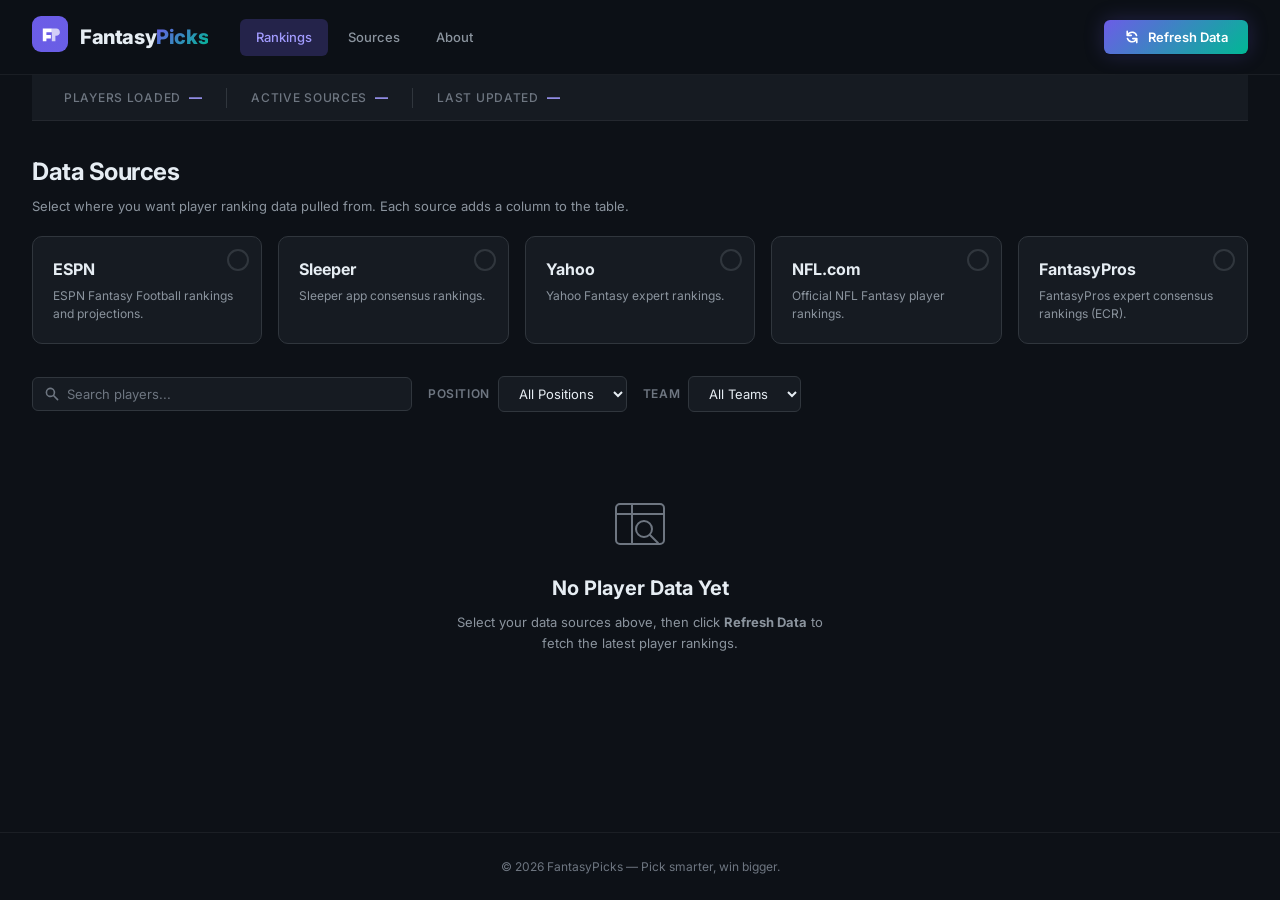
==== fantasy-picks/src/main/resources/static/index.html @ 0853a2d7 "Static version of the frontend is setup and viewable" ====
<!DOCTYPE html>
<html lang="en">
<head>
    <meta charset="UTF-8">
    <meta name="viewport" content="width=device-width, initial-scale=1.0">
    <meta name="description" content="FantasyPicks - Aggregate fantasy football player rankings from multiple sources to make the best draft picks.">
    <title>FantasyPicks | Fantasy Football Rankings Aggregator</title>
    <link rel="preconnect" href="https://fonts.googleapis.com">
    <link rel="preconnect" href="https://fonts.gstatic.com" crossorigin>
    <link href="https://fonts.googleapis.com/css2?family=Inter:wght@300;400;500;600;700;800;900&display=swap" rel="stylesheet">
    <link rel="stylesheet" href="css/style.css">
</head>
<body>

    <!-- ═══════════════════════════════════════════ -->
    <!-- HEADER / NAVIGATION                        -->
    <!-- ═══════════════════════════════════════════ -->
    <header id="main-header">
        <div class="header-inner">
            <div class="logo-group">
                <div class="logo-icon">
                    <svg viewBox="0 0 40 40" fill="none" xmlns="http://www.w3.org/2000/svg">
                        <rect width="40" height="40" rx="10" fill="url(#logo-grad)"/>
                        <path d="M12 28V14h10v4h-6v3h5v4h-5v3H12z" fill="#fff"/>
                        <path d="M22 14h5c2.2 0 4 1.8 4 4s-1.8 4-4 4h-1v6h-4V14z" fill="rgba(255,255,255,.7)"/>
                        <defs>
                            <linearGradient id="logo-grad" x1="0" y1="0" x2="40" y2="40">
                                <stop stop-color="#6C5CE7"/>
                                <stop offset="1" stop-color="#00B894"/>
                            </linearGradient>
                        </defs>
                    </svg>
                </div>
                <h1 class="logo-text">Fantasy<span class="logo-accent">Picks</span></h1>
            </div>
            <nav id="main-nav">
                <a href="#" class="nav-link active" data-section="rankings">Rankings</a>
                <a href="#" class="nav-link" data-section="sources">Sources</a>
                <a href="#" class="nav-link" data-section="about">About</a>
            </nav>
            <div class="header-actions">
                <button id="btn-refresh-data" class="btn btn-primary" title="Refresh player data from selected sources">
                    <svg class="btn-icon" viewBox="0 0 20 20" fill="currentColor"><path d="M4 2a1 1 0 011 1v2.101a7.002 7.002 0 0111.601 2.566 1 1 0 11-1.885.666A5.002 5.002 0 005.999 7H9a1 1 0 010 2H4a1 1 0 01-1-1V3a1 1 0 011-1zm.008 9.057a1 1 0 011.276.61A5.002 5.002 0 0014.001 13H11a1 1 0 110-2h5a1 1 0 011 1v5a1 1 0 11-2 0v-2.101a7.002 7.002 0 01-11.601-2.566 1 1 0 01.61-1.276z"/></svg>
                    Refresh Data
                </button>
            </div>
        </div>
    </header>

    <!-- ═══════════════════════════════════════════ -->
    <!-- MAIN CONTENT                               -->
    <!-- ═══════════════════════════════════════════ -->
    <main id="main-content">

        <!-- STATUS BAR -->
        <section id="status-bar">
            <div class="status-inner">
                <div class="status-item">
                    <span class="status-label">Players Loaded</span>
                    <span id="stat-player-count" class="status-value">—</span>
                </div>
                <div class="status-divider"></div>
                <div class="status-item">
                    <span class="status-label">Active Sources</span>
                    <span id="stat-source-count" class="status-value">—</span>
                </div>
                <div class="status-divider"></div>
                <div class="status-item">
                    <span class="status-label">Last Updated</span>
                    <span id="stat-last-updated" class="status-value">—</span>
                </div>
            </div>
        </section>

        <!-- ═══════════════════════════════════════ -->
        <!-- SECTION: DATA SOURCE SELECTION          -->
        <!-- ═══════════════════════════════════════ -->
        <section id="section-sources" class="content-section">
            <div class="section-header">
                <h2 class="section-title">Data Sources</h2>
                <p class="section-subtitle">Select where you want player ranking data pulled from. Each source adds a column to the table.</p>
            </div>
            <div id="source-cards" class="source-grid">
                <!-- Source cards are populated by JS -->
            </div>
        </section>

        <!-- ═══════════════════════════════════════ -->
        <!-- SECTION: FILTERS & SEARCH               -->
        <!-- ═══════════════════════════════════════ -->
        <section id="section-filters" class="content-section">
            <div class="filters-bar">
                <div class="search-box">
                    <svg class="search-icon" viewBox="0 0 20 20" fill="currentColor"><path fill-rule="evenodd" d="M8 4a4 4 0 100 8 4 4 0 000-8zM2 8a6 6 0 1110.89 3.476l4.817 4.817a1 1 0 01-1.414 1.414l-4.816-4.816A6 6 0 012 8z" clip-rule="evenodd"/></svg>
                    <input type="text" id="input-search" placeholder="Search players..." autocomplete="off">
                </div>
                <div class="filter-group">
                    <label for="filter-position" class="filter-label">Position</label>
                    <select id="filter-position" class="filter-select">
                        <option value="ALL">All Positions</option>
                        <option value="QB">QB</option>
                        <option value="RB">RB</option>
                        <option value="WR">WR</option>
                        <option value="TE">TE</option>
                        <option value="K">K</option>
                        <option value="DEF">DEF</option>
                    </select>
                </div>
                <div class="filter-group">
                    <label for="filter-team" class="filter-label">Team</label>
                    <select id="filter-team" class="filter-select">
                        <option value="ALL">All Teams</option>
                        <!-- Populated by JS -->
                    </select>
                </div>
            </div>
        </section>

        <!-- ═══════════════════════════════════════ -->
        <!-- SECTION: PLAYER RANKINGS TABLE          -->
        <!-- ═══════════════════════════════════════ -->
        <section id="section-rankings" class="content-section">
            <div class="table-wrapper">
                <table id="rankings-table">
                    <thead>
                        <tr id="table-header-row">
                            <th class="col-rank" data-sort="overallRank">Rank</th>
                            <th class="col-player" data-sort="name">Player</th>
                            <th class="col-pos" data-sort="position">Pos</th>
                            <th class="col-team" data-sort="team">Team</th>
                            <!-- Source-specific ranking columns are injected by JS -->
                            <th class="col-overall" data-sort="overallRank">Overall</th>
                        </tr>
                    </thead>
                    <tbody id="rankings-body">
                        <!-- Rows populated by JS -->
                    </tbody>
                </table>
            </div>

            <!-- EMPTY / LOADING STATES -->
            <div id="state-loading" class="state-panel hidden">
                <div class="spinner"></div>
                <p>Fetching player data…</p>
            </div>
            <div id="state-empty" class="state-panel">
                <svg class="empty-icon" viewBox="0 0 64 64" fill="none" xmlns="http://www.w3.org/2000/svg">
                    <rect x="8" y="12" width="48" height="40" rx="4" stroke="currentColor" stroke-width="2"/>
                    <line x1="8" y1="22" x2="56" y2="22" stroke="currentColor" stroke-width="2"/>
                    <line x1="24" y1="12" x2="24" y2="52" stroke="currentColor" stroke-width="2"/>
                    <circle cx="36" cy="37" r="8" stroke="currentColor" stroke-width="2"/>
                    <line x1="42" y1="43" x2="50" y2="51" stroke="currentColor" stroke-width="2" stroke-linecap="round"/>
                </svg>
                <h3>No Player Data Yet</h3>
                <p>Select your data sources above, then click <strong>Refresh Data</strong> to fetch the latest player rankings.</p>
            </div>
            <div id="state-error" class="state-panel hidden">
                <svg class="error-icon" viewBox="0 0 64 64" fill="none" xmlns="http://www.w3.org/2000/svg">
                    <circle cx="32" cy="32" r="24" stroke="currentColor" stroke-width="2"/>
                    <line x1="32" y1="20" x2="32" y2="36" stroke="currentColor" stroke-width="3" stroke-linecap="round"/>
                    <circle cx="32" cy="44" r="2" fill="currentColor"/>
                </svg>
                <h3>Something Went Wrong</h3>
                <p id="error-message">Could not load player data. Please try again.</p>
            </div>
        </section>

    </main>

    <!-- ═══════════════════════════════════════════ -->
    <!-- FOOTER                                     -->
    <!-- ═══════════════════════════════════════════ -->
    <footer id="main-footer">
        <p>&copy; 2026 FantasyPicks &mdash; Pick smarter, win bigger.</p>
    </footer>

    <!-- ═══════════════════════════════════════════ -->
    <!-- TOAST NOTIFICATION                         -->
    <!-- ═══════════════════════════════════════════ -->
    <div id="toast-container"></div>

    <script src="js/app.js"></script>
</body>
</html>
---- fantasy-picks/src/main/resources/static/css/style.css ----
/* ═══════════════════════════════════════════════════════
   FantasyPicks — Base Stylesheet
   A clean, modern dark-mode design for the HTML frontend.
   ═══════════════════════════════════════════════════════ */

/* ── DESIGN TOKENS ─────────────────────────────────── */
:root {
    /* Palette */
    --clr-bg:             #0d1117;
    --clr-surface:        #161b22;
    --clr-surface-hover:  #1c2230;
    --clr-surface-raised: #1e2533;
    --clr-border:         #30363d;
    --clr-border-subtle:  rgba(255, 255, 255, .06);

    --clr-text-primary:   #e6edf3;
    --clr-text-secondary: #8b949e;
    --clr-text-muted:     #6e7681;

    --clr-accent:         #6C5CE7;
    --clr-accent-light:   #a29bfe;
    --clr-accent-glow:    rgba(108, 92, 231, .25);

    --clr-green:          #00B894;
    --clr-green-glow:     rgba(0, 184, 148, .2);
    --clr-red:            #e74c3c;
    --clr-yellow:         #fdcb6e;

    /* Gradients */
    --grad-accent:        linear-gradient(135deg, #6C5CE7, #00B894);
    --grad-surface:       linear-gradient(180deg, var(--clr-surface) 0%, var(--clr-bg) 100%);

    /* Typography */
    --ff-base:            'Inter', -apple-system, BlinkMacSystemFont, 'Segoe UI', Roboto, sans-serif;
    --fs-xs:              .75rem;
    --fs-sm:              .8125rem;
    --fs-base:            .875rem;
    --fs-md:              1rem;
    --fs-lg:              1.25rem;
    --fs-xl:              1.5rem;
    --fs-2xl:             2rem;

    /* Spacing */
    --sp-1:               .25rem;
    --sp-2:               .5rem;
    --sp-3:               .75rem;
    --sp-4:               1rem;
    --sp-5:               1.25rem;
    --sp-6:               1.5rem;
    --sp-8:               2rem;
    --sp-10:              2.5rem;
    --sp-12:              3rem;

    /* Borders */
    --radius-sm:          6px;
    --radius-md:          10px;
    --radius-lg:          14px;
    --radius-xl:          20px;

    /* Shadows */
    --shadow-sm:          0 1px 3px rgba(0,0,0,.3);
    --shadow-md:          0 4px 12px rgba(0,0,0,.4);
    --shadow-lg:          0 8px 30px rgba(0,0,0,.5);
    --shadow-glow:        0 0 20px var(--clr-accent-glow);

    /* Transitions */
    --ease-out:           cubic-bezier(.22, 1, .36, 1);
    --transition-fast:    150ms var(--ease-out);
    --transition-base:    250ms var(--ease-out);
    --transition-slow:    400ms var(--ease-out);
}

/* ── RESET & BASE ──────────────────────────────────── */
*, *::before, *::after {
    margin: 0;
    padding: 0;
    box-sizing: border-box;
}

html {
    font-size: 16px;
    scroll-behavior: smooth;
    -webkit-font-smoothing: antialiased;
    -moz-osx-font-smoothing: grayscale;
}

body {
    font-family: var(--ff-base);
    font-size: var(--fs-base);
    color: var(--clr-text-primary);
    background-color: var(--clr-bg);
    line-height: 1.6;
    min-height: 100vh;
    display: flex;
    flex-direction: column;
}

a {
    color: var(--clr-accent-light);
    text-decoration: none;
    transition: color var(--transition-fast);
}
a:hover { color: #fff; }

img { max-width: 100%; display: block; }

/* ── UTILITY ───────────────────────────────────────── */
.hidden { display: none !important; }
.sr-only {
    position: absolute; width: 1px; height: 1px;
    padding: 0; margin: -1px; overflow: hidden;
    clip: rect(0,0,0,0); border: 0;
}

/* ═══════════════════════════════════════════════════════
   HEADER
   ═══════════════════════════════════════════════════════ */
#main-header {
    position: sticky;
    top: 0;
    z-index: 100;
    background: rgba(13, 17, 23, .85);
    backdrop-filter: blur(16px) saturate(1.4);
    -webkit-backdrop-filter: blur(16px) saturate(1.4);
    border-bottom: 1px solid var(--clr-border-subtle);
}

.header-inner {
    max-width: 1400px;
    margin: 0 auto;
    padding: var(--sp-4) var(--sp-8);
    display: flex;
    align-items: center;
    gap: var(--sp-8);
}

/* Logo */
.logo-group {
    display: flex;
    align-items: center;
    gap: var(--sp-3);
    flex-shrink: 0;
}

.logo-icon svg {
    width: 36px;
    height: 36px;
    border-radius: var(--radius-sm);
}

.logo-text {
    font-size: var(--fs-lg);
    font-weight: 800;
    letter-spacing: -.02em;
    color: var(--clr-text-primary);
}

.logo-accent {
    background: var(--grad-accent);
    -webkit-background-clip: text;
    background-clip: text;
    -webkit-text-fill-color: transparent;
}

/* Nav */
#main-nav {
    display: flex;
    gap: var(--sp-1);
}

.nav-link {
    padding: var(--sp-2) var(--sp-4);
    border-radius: var(--radius-sm);
    font-size: var(--fs-sm);
    font-weight: 500;
    color: var(--clr-text-secondary);
    transition: all var(--transition-fast);
}

.nav-link:hover {
    color: var(--clr-text-primary);
    background: var(--clr-surface-hover);
}

.nav-link.active {
    color: var(--clr-accent-light);
    background: var(--clr-accent-glow);
}

/* Header actions */
.header-actions {
    margin-left: auto;
}

/* ═══════════════════════════════════════════════════════
   BUTTONS
   ═══════════════════════════════════════════════════════ */
.btn {
    display: inline-flex;
    align-items: center;
    gap: var(--sp-2);
    padding: var(--sp-2) var(--sp-5);
    border: none;
    border-radius: var(--radius-sm);
    font-family: var(--ff-base);
    font-size: var(--fs-sm);
    font-weight: 600;
    cursor: pointer;
    transition: all var(--transition-fast);
    line-height: 1.4;
    white-space: nowrap;
}

.btn-icon {
    width: 16px;
    height: 16px;
}

.btn-primary {
    background: var(--grad-accent);
    color: #fff;
    box-shadow: var(--shadow-sm), var(--shadow-glow);
}

.btn-primary:hover {
    transform: translateY(-1px);
    box-shadow: var(--shadow-md), 0 0 30px var(--clr-accent-glow);
}

.btn-primary:active {
    transform: translateY(0);
}

.btn-primary:disabled {
    opacity: .5;
    pointer-events: none;
}

.btn-secondary {
    background: var(--clr-surface);
    color: var(--clr-text-primary);
    border: 1px solid var(--clr-border);
}

.btn-secondary:hover {
    background: var(--clr-surface-hover);
    border-color: var(--clr-accent);
}

/* Spinning refresh icon state */
.btn-primary.loading .btn-icon {
    animation: spin 1s linear infinite;
}

@keyframes spin {
    to { transform: rotate(360deg); }
}

/* ═══════════════════════════════════════════════════════
   STATUS BAR
   ═══════════════════════════════════════════════════════ */
#status-bar {
    background: var(--clr-surface);
    border-bottom: 1px solid var(--clr-border-subtle);
}

.status-inner {
    max-width: 1400px;
    margin: 0 auto;
    padding: var(--sp-3) var(--sp-8);
    display: flex;
    align-items: center;
    gap: var(--sp-6);
}

.status-item {
    display: flex;
    align-items: center;
    gap: var(--sp-2);
}

.status-label {
    font-size: var(--fs-xs);
    font-weight: 500;
    text-transform: uppercase;
    letter-spacing: .06em;
    color: var(--clr-text-muted);
}

.status-value {
    font-size: var(--fs-sm);
    font-weight: 700;
    color: var(--clr-accent-light);
}

.status-divider {
    width: 1px;
    height: 20px;
    background: var(--clr-border);
}

/* ═══════════════════════════════════════════════════════
   MAIN CONTENT
   ═══════════════════════════════════════════════════════ */
#main-content {
    flex: 1;
    max-width: 1400px;
    width: 100%;
    margin: 0 auto;
    padding: 0 var(--sp-8);
}

.content-section {
    margin-top: var(--sp-8);
}

.section-header {
    margin-bottom: var(--sp-5);
}

.section-title {
    font-size: var(--fs-xl);
    font-weight: 700;
    letter-spacing: -.02em;
}

.section-subtitle {
    margin-top: var(--sp-1);
    color: var(--clr-text-secondary);
    font-size: var(--fs-sm);
}

/* ═══════════════════════════════════════════════════════
   SOURCE CARDS
   ═══════════════════════════════════════════════════════ */
.source-grid {
    display: grid;
    grid-template-columns: repeat(auto-fill, minmax(220px, 1fr));
    gap: var(--sp-4);
}

.source-card {
    position: relative;
    background: var(--clr-surface);
    border: 1px solid var(--clr-border);
    border-radius: var(--radius-md);
    padding: var(--sp-5);
    cursor: pointer;
    transition: all var(--transition-base);
    user-select: none;
    overflow: hidden;
}

.source-card::before {
    content: '';
    position: absolute;
    inset: 0;
    border-radius: inherit;
    background: var(--grad-accent);
    opacity: 0;
    transition: opacity var(--transition-base);
    z-index: 0;
}

.source-card:hover {
    border-color: var(--clr-accent);
    transform: translateY(-2px);
    box-shadow: var(--shadow-md);
}

.source-card.selected {
    border-color: var(--clr-accent);
    box-shadow: var(--shadow-glow);
}

.source-card.selected::before {
    opacity: .08;
}

.source-card-content {
    position: relative;
    z-index: 1;
}

.source-card-name {
    font-size: var(--fs-md);
    font-weight: 700;
    margin-bottom: var(--sp-1);
}

.source-card-desc {
    font-size: var(--fs-xs);
    color: var(--clr-text-secondary);
    line-height: 1.5;
}

.source-card-check {
    position: absolute;
    top: var(--sp-3);
    right: var(--sp-3);
    width: 22px;
    height: 22px;
    border-radius: 50%;
    border: 2px solid var(--clr-border);
    background: transparent;
    display: flex;
    align-items: center;
    justify-content: center;
    transition: all var(--transition-fast);
    z-index: 1;
}

.source-card.selected .source-card-check {
    border-color: var(--clr-green);
    background: var(--clr-green);
}

.source-card-check svg {
    width: 12px;
    height: 12px;
    fill: #fff;
    opacity: 0;
    transition: opacity var(--transition-fast);
}

.source-card.selected .source-card-check svg {
    opacity: 1;
}

/* ═══════════════════════════════════════════════════════
   FILTERS BAR
   ═══════════════════════════════════════════════════════ */
.filters-bar {
    display: flex;
    align-items: center;
    gap: var(--sp-4);
    flex-wrap: wrap;
}

.search-box {
    position: relative;
    flex: 1;
    min-width: 200px;
    max-width: 380px;
}

.search-icon {
    position: absolute;
    left: var(--sp-3);
    top: 50%;
    transform: translateY(-50%);
    width: 16px;
    height: 16px;
    color: var(--clr-text-muted);
    pointer-events: none;
}

#input-search {
    width: 100%;
    padding: var(--sp-2) var(--sp-4) var(--sp-2) calc(var(--sp-3) + 22px);
    border: 1px solid var(--clr-border);
    border-radius: var(--radius-sm);
    background: var(--clr-surface);
    color: var(--clr-text-primary);
    font-family: var(--ff-base);
    font-size: var(--fs-sm);
    transition: border-color var(--transition-fast), box-shadow var(--transition-fast);
    outline: none;
}

#input-search::placeholder {
    color: var(--clr-text-muted);
}

#input-search:focus {
    border-color: var(--clr-accent);
    box-shadow: 0 0 0 3px var(--clr-accent-glow);
}

.filter-group {
    display: flex;
    align-items: center;
    gap: var(--sp-2);
}

.filter-label {
    font-size: var(--fs-xs);
    font-weight: 600;
    text-transform: uppercase;
    letter-spacing: .05em;
    color: var(--clr-text-muted);
}

.filter-select {
    padding: var(--sp-2) var(--sp-4);
    border: 1px solid var(--clr-border);
    border-radius: var(--radius-sm);
    background: var(--clr-surface);
    color: var(--clr-text-primary);
    font-family: var(--ff-base);
    font-size: var(--fs-sm);
    outline: none;
    cursor: pointer;
    transition: border-color var(--transition-fast);
}

.filter-select:focus {
    border-color: var(--clr-accent);
}

/* ═══════════════════════════════════════════════════════
   RANKINGS TABLE
   ═══════════════════════════════════════════════════════ */
.table-wrapper {
    overflow-x: auto;
    border: 1px solid var(--clr-border);
    border-radius: var(--radius-md);
    background: var(--clr-surface);
}

#rankings-table {
    width: 100%;
    border-collapse: collapse;
    font-size: var(--fs-sm);
}

#rankings-table thead {
    position: sticky;
    top: 0;
    z-index: 2;
}

#rankings-table th {
    padding: var(--sp-3) var(--sp-4);
    text-align: left;
    font-weight: 600;
    font-size: var(--fs-xs);
    text-transform: uppercase;
    letter-spacing: .06em;
    color: var(--clr-text-muted);
    background: var(--clr-surface-raised);
    border-bottom: 1px solid var(--clr-border);
    cursor: pointer;
    white-space: nowrap;
    user-select: none;
    transition: color var(--transition-fast);
}

#rankings-table th:hover {
    color: var(--clr-text-primary);
}

#rankings-table th.sort-asc::after,
#rankings-table th.sort-desc::after {
    margin-left: 4px;
    font-size: .65rem;
}

#rankings-table th.sort-asc::after { content: '▲'; color: var(--clr-accent-light); }
#rankings-table th.sort-desc::after { content: '▼'; color: var(--clr-accent-light); }

#rankings-table td {
    padding: var(--sp-3) var(--sp-4);
    border-bottom: 1px solid var(--clr-border-subtle);
    white-space: nowrap;
    vertical-align: middle;
}

#rankings-table tbody tr {
    transition: background var(--transition-fast);
}

#rankings-table tbody tr:hover {
    background: var(--clr-surface-hover);
}

/* Column widths */
.col-rank    { width: 60px; text-align: center; }
.col-player  { min-width: 180px; }
.col-pos     { width: 60px; text-align: center; }
.col-team    { width: 80px; text-align: center; }
.col-overall { width: 80px; text-align: center; }
.col-source  { width: 90px; text-align: center; }

/* Position badges */
.badge-pos {
    display: inline-block;
    padding: 2px 8px;
    border-radius: 999px;
    font-size: var(--fs-xs);
    font-weight: 700;
    text-transform: uppercase;
    letter-spacing: .04em;
}

.badge-pos.QB  { background: rgba(108, 92, 231, .2); color: #a29bfe; }
.badge-pos.RB  { background: rgba(0, 184, 148, .2);  color: #55efc4; }
.badge-pos.WR  { background: rgba(253, 203, 110, .2); color: #fdcb6e; }
.badge-pos.TE  { background: rgba(232, 67, 147, .2);  color: #fd79a8; }
.badge-pos.K   { background: rgba(116, 185, 255, .2); color: #74b9ff; }
.badge-pos.DEF { background: rgba(162, 155, 254, .2); color: #a29bfe; }

/* Overall rank highlight */
.rank-cell {
    font-weight: 800;
    font-size: var(--fs-md);
    text-align: center;
    background: var(--grad-accent);
    -webkit-background-clip: text;
    background-clip: text;
    -webkit-text-fill-color: transparent;
}

.team-cell {
    font-weight: 600;
    color: var(--clr-text-secondary);
    text-align: center;
}

.source-rank-cell {
    text-align: center;
    font-weight: 600;
    color: var(--clr-text-secondary);
}

/* ═══════════════════════════════════════════════════════
   STATE PANELS (Loading / Empty / Error)
   ═══════════════════════════════════════════════════════ */
.state-panel {
    display: flex;
    flex-direction: column;
    align-items: center;
    justify-content: center;
    padding: var(--sp-12) var(--sp-8);
    text-align: center;
    color: var(--clr-text-secondary);
}

.state-panel h3 {
    font-size: var(--fs-lg);
    font-weight: 700;
    color: var(--clr-text-primary);
    margin-top: var(--sp-4);
}

.state-panel p {
    margin-top: var(--sp-2);
    max-width: 400px;
    line-height: 1.6;
    font-size: var(--fs-sm);
}

.empty-icon, .error-icon {
    width: 64px;
    height: 64px;
    color: var(--clr-text-muted);
}

.error-icon {
    color: var(--clr-red);
}

/* Spinner */
.spinner {
    width: 40px;
    height: 40px;
    border: 3px solid var(--clr-border);
    border-top-color: var(--clr-accent);
    border-radius: 50%;
    animation: spin .8s linear infinite;
}

/* ═══════════════════════════════════════════════════════
   FOOTER
   ═══════════════════════════════════════════════════════ */
#main-footer {
    margin-top: var(--sp-12);
    padding: var(--sp-6) var(--sp-8);
    text-align: center;
    font-size: var(--fs-xs);
    color: var(--clr-text-muted);
    border-top: 1px solid var(--clr-border-subtle);
}

/* ═══════════════════════════════════════════════════════
   TOAST NOTIFICATIONS
   ═══════════════════════════════════════════════════════ */
#toast-container {
    position: fixed;
    bottom: var(--sp-6);
    right: var(--sp-6);
    display: flex;
    flex-direction: column-reverse;
    gap: var(--sp-3);
    z-index: 9999;
    pointer-events: none;
}

.toast {
    min-width: 280px;
    max-width: 400px;
    padding: var(--sp-3) var(--sp-5);
    border-radius: var(--radius-md);
    font-size: var(--fs-sm);
    font-weight: 500;
    color: #fff;
    pointer-events: auto;
    animation: toast-in .4s var(--ease-out) forwards;
    box-shadow: var(--shadow-lg);
}

.toast.success { background: var(--clr-green); }
.toast.error   { background: var(--clr-red); }
.toast.info    { background: var(--clr-accent); }

.toast.fade-out {
    animation: toast-out .3s var(--ease-out) forwards;
}

@keyframes toast-in {
    from { opacity: 0; transform: translateY(16px) scale(.95); }
    to   { opacity: 1; transform: translateY(0) scale(1); }
}

@keyframes toast-out {
    from { opacity: 1; transform: translateY(0) scale(1); }
    to   { opacity: 0; transform: translateY(8px) scale(.95); }
}

/* ═══════════════════════════════════════════════════════
   RESPONSIVE
   ═══════════════════════════════════════════════════════ */
@media (max-width: 768px) {
    .header-inner {
        flex-wrap: wrap;
        padding: var(--sp-3) var(--sp-4);
        gap: var(--sp-3);
    }

    #main-nav {
        order: 3;
        width: 100%;
        justify-content: center;
    }

    .header-actions {
        margin-left: auto;
    }

    #main-content {
        padding: 0 var(--sp-4);
    }

    .status-inner {
        padding: var(--sp-3) var(--sp-4);
        gap: var(--sp-4);
        flex-wrap: wrap;
    }

    .source-grid {
        grid-template-columns: repeat(auto-fill, minmax(160px, 1fr));
    }

    .filters-bar {
        flex-direction: column;
        align-items: stretch;
    }

    .search-box {
        max-width: 100%;
    }

    .filter-group {
        width: 100%;
    }

    .filter-select {
        flex: 1;
    }
}
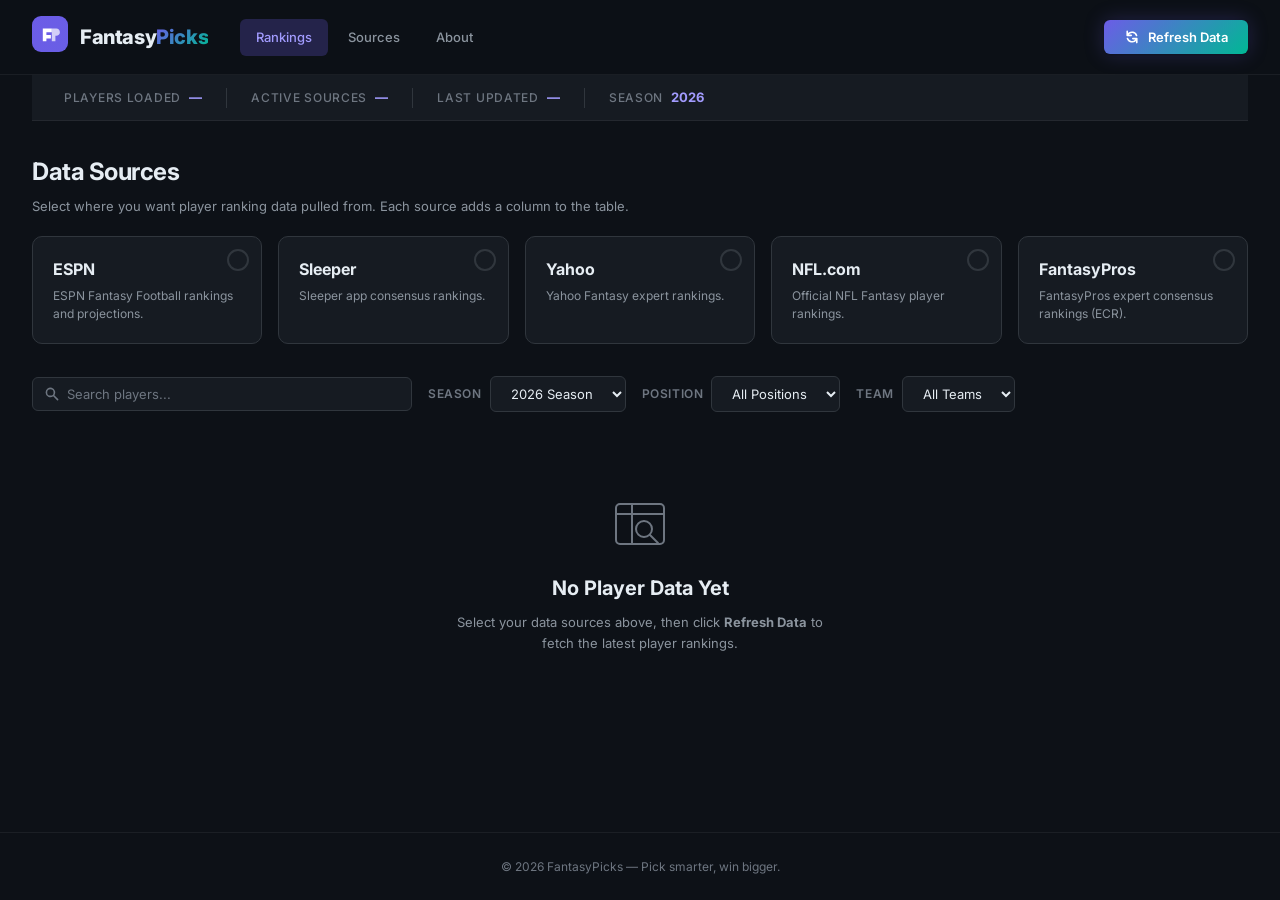
==== commit a6ca0b39: "added year/seasson selection feature, but rankings missing when using multiple sources persists." ====
--- a/fantasy-picks/src/main/resources/static/index.html
+++ b/fantasy-picks/src/main/resources/static/index.html
@@ -69,6 +69,11 @@
                     <span class="status-label">Last Updated</span>
                     <span id="stat-last-updated" class="status-value">—</span>
                 </div>
+                <div class="status-divider"></div>
+                <div class="status-item">
+                    <span class="status-label">Season</span>
+                    <span id="stat-season" class="status-value">—</span>
+                </div>
             </div>
         </section>
 
@@ -93,6 +98,12 @@
                 <div class="search-box">
                     <svg class="search-icon" viewBox="0 0 20 20" fill="currentColor"><path fill-rule="evenodd" d="M8 4a4 4 0 100 8 4 4 0 000-8zM2 8a6 6 0 1110.89 3.476l4.817 4.817a1 1 0 01-1.414 1.414l-4.816-4.816A6 6 0 012 8z" clip-rule="evenodd"/></svg>
                     <input type="text" id="input-search" placeholder="Search players..." autocomplete="off">
+                </div>
+                <div class="filter-group">
+                    <label for="filter-year" class="filter-label">Season</label>
+                    <select id="filter-year" class="filter-select">
+                        <!-- Populated by JS -->
+                    </select>
                 </div>
                 <div class="filter-group">
                     <label for="filter-position" class="filter-label">Position</label>
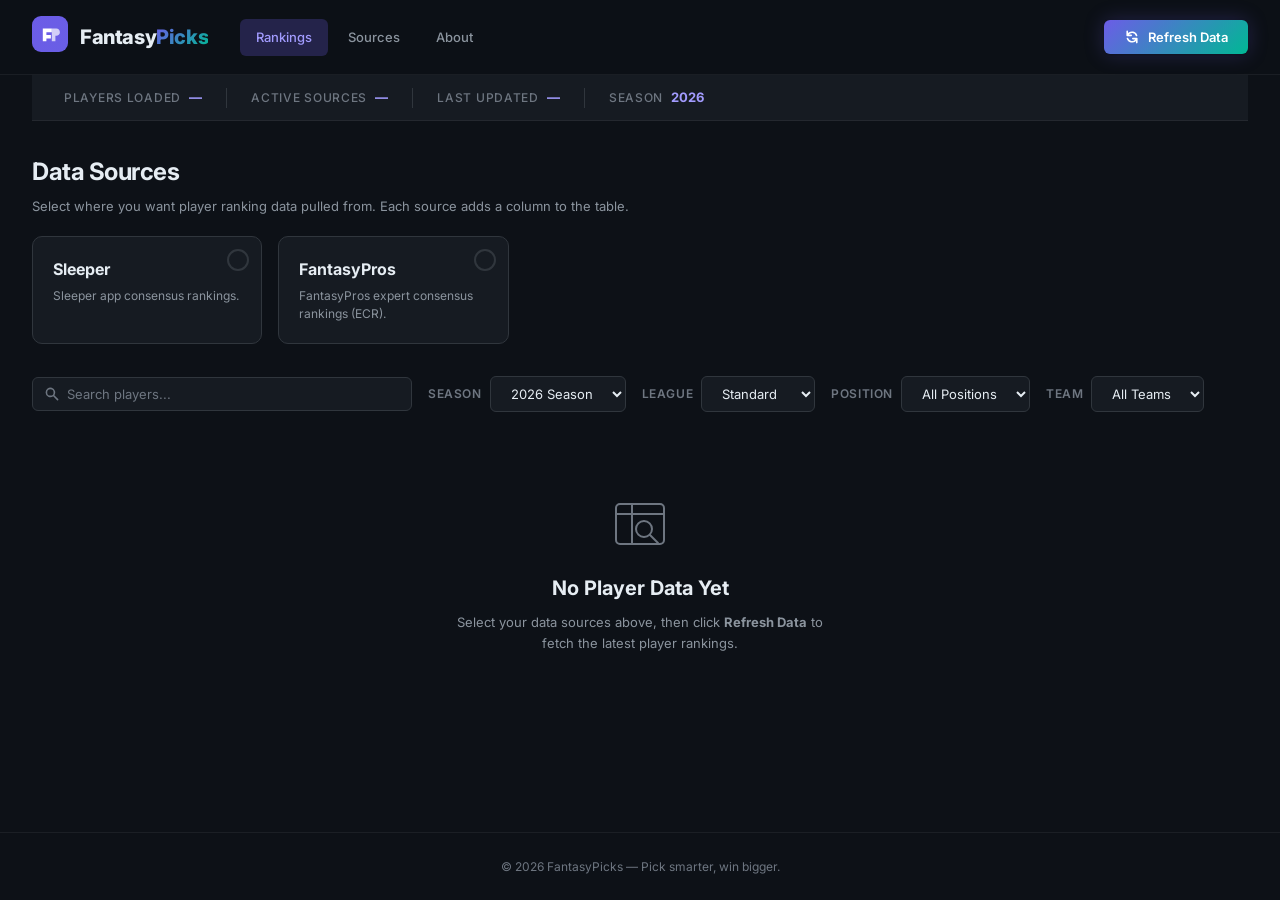
==== commit 0752b587: "shelved ESPN, Yahoo, and Fantasy Football sources for debugging. Added league type selection." ====
--- a/fantasy-picks/src/main/resources/static/index.html
+++ b/fantasy-picks/src/main/resources/static/index.html
@@ -1,15 +1,19 @@
 <!DOCTYPE html>
 <html lang="en">
+
 <head>
     <meta charset="UTF-8">
     <meta name="viewport" content="width=device-width, initial-scale=1.0">
-    <meta name="description" content="FantasyPicks - Aggregate fantasy football player rankings from multiple sources to make the best draft picks.">
+    <meta name="description"
+        content="FantasyPicks - Aggregate fantasy football player rankings from multiple sources to make the best draft picks.">
     <title>FantasyPicks | Fantasy Football Rankings Aggregator</title>
     <link rel="preconnect" href="https://fonts.googleapis.com">
     <link rel="preconnect" href="https://fonts.gstatic.com" crossorigin>
-    <link href="https://fonts.googleapis.com/css2?family=Inter:wght@300;400;500;600;700;800;900&display=swap" rel="stylesheet">
+    <link href="https://fonts.googleapis.com/css2?family=Inter:wght@300;400;500;600;700;800;900&display=swap"
+        rel="stylesheet">
     <link rel="stylesheet" href="css/style.css">
 </head>
+
 <body>
 
     <!-- ═══════════════════════════════════════════ -->
@@ -20,13 +24,13 @@
             <div class="logo-group">
                 <div class="logo-icon">
                     <svg viewBox="0 0 40 40" fill="none" xmlns="http://www.w3.org/2000/svg">
-                        <rect width="40" height="40" rx="10" fill="url(#logo-grad)"/>
-                        <path d="M12 28V14h10v4h-6v3h5v4h-5v3H12z" fill="#fff"/>
-                        <path d="M22 14h5c2.2 0 4 1.8 4 4s-1.8 4-4 4h-1v6h-4V14z" fill="rgba(255,255,255,.7)"/>
+                        <rect width="40" height="40" rx="10" fill="url(#logo-grad)" />
+                        <path d="M12 28V14h10v4h-6v3h5v4h-5v3H12z" fill="#fff" />
+                        <path d="M22 14h5c2.2 0 4 1.8 4 4s-1.8 4-4 4h-1v6h-4V14z" fill="rgba(255,255,255,.7)" />
                         <defs>
                             <linearGradient id="logo-grad" x1="0" y1="0" x2="40" y2="40">
-                                <stop stop-color="#6C5CE7"/>
-                                <stop offset="1" stop-color="#00B894"/>
+                                <stop stop-color="#6C5CE7" />
+                                <stop offset="1" stop-color="#00B894" />
                             </linearGradient>
                         </defs>
                     </svg>
@@ -40,7 +44,10 @@
             </nav>
             <div class="header-actions">
                 <button id="btn-refresh-data" class="btn btn-primary" title="Refresh player data from selected sources">
-                    <svg class="btn-icon" viewBox="0 0 20 20" fill="currentColor"><path d="M4 2a1 1 0 011 1v2.101a7.002 7.002 0 0111.601 2.566 1 1 0 11-1.885.666A5.002 5.002 0 005.999 7H9a1 1 0 010 2H4a1 1 0 01-1-1V3a1 1 0 011-1zm.008 9.057a1 1 0 011.276.61A5.002 5.002 0 0014.001 13H11a1 1 0 110-2h5a1 1 0 011 1v5a1 1 0 11-2 0v-2.101a7.002 7.002 0 01-11.601-2.566 1 1 0 01.61-1.276z"/></svg>
+                    <svg class="btn-icon" viewBox="0 0 20 20" fill="currentColor">
+                        <path
+                            d="M4 2a1 1 0 011 1v2.101a7.002 7.002 0 0111.601 2.566 1 1 0 11-1.885.666A5.002 5.002 0 005.999 7H9a1 1 0 010 2H4a1 1 0 01-1-1V3a1 1 0 011-1zm.008 9.057a1 1 0 011.276.61A5.002 5.002 0 0014.001 13H11a1 1 0 110-2h5a1 1 0 011 1v5a1 1 0 11-2 0v-2.101a7.002 7.002 0 01-11.601-2.566 1 1 0 01.61-1.276z" />
+                    </svg>
                     Refresh Data
                 </button>
             </div>
@@ -83,7 +90,8 @@
         <section id="section-sources" class="content-section">
             <div class="section-header">
                 <h2 class="section-title">Data Sources</h2>
-                <p class="section-subtitle">Select where you want player ranking data pulled from. Each source adds a column to the table.</p>
+                <p class="section-subtitle">Select where you want player ranking data pulled from. Each source adds a
+                    column to the table.</p>
             </div>
             <div id="source-cards" class="source-grid">
                 <!-- Source cards are populated by JS -->
@@ -96,13 +104,26 @@
         <section id="section-filters" class="content-section">
             <div class="filters-bar">
                 <div class="search-box">
-                    <svg class="search-icon" viewBox="0 0 20 20" fill="currentColor"><path fill-rule="evenodd" d="M8 4a4 4 0 100 8 4 4 0 000-8zM2 8a6 6 0 1110.89 3.476l4.817 4.817a1 1 0 01-1.414 1.414l-4.816-4.816A6 6 0 012 8z" clip-rule="evenodd"/></svg>
+                    <svg class="search-icon" viewBox="0 0 20 20" fill="currentColor">
+                        <path fill-rule="evenodd"
+                            d="M8 4a4 4 0 100 8 4 4 0 000-8zM2 8a6 6 0 1110.89 3.476l4.817 4.817a1 1 0 01-1.414 1.414l-4.816-4.816A6 6 0 012 8z"
+                            clip-rule="evenodd" />
+                    </svg>
                     <input type="text" id="input-search" placeholder="Search players..." autocomplete="off">
                 </div>
                 <div class="filter-group">
                     <label for="filter-year" class="filter-label">Season</label>
                     <select id="filter-year" class="filter-select">
                         <!-- Populated by JS -->
+                    </select>
+                </div>
+                <div class="filter-group">
+                    <label for="filter-league-type" class="filter-label">League</label>
+                    <select id="filter-league-type" class="filter-select">
+                        <option value="standard">Standard</option>
+                        <option value="ppr">PPR</option>
+                        <option value="half_ppr">Half-PPR</option>
+                        <option value="superflex">Superflex</option>
                     </select>
                 </div>
                 <div class="filter-group">
@@ -135,6 +156,7 @@
                 <table id="rankings-table">
                     <thead>
                         <tr id="table-header-row">
+                            <th class="col-draft">Drafted</th>
                             <th class="col-rank" data-sort="overallRank">Rank</th>
                             <th class="col-player" data-sort="name">Player</th>
                             <th class="col-pos" data-sort="position">Pos</th>
@@ -156,20 +178,23 @@
             </div>
             <div id="state-empty" class="state-panel">
                 <svg class="empty-icon" viewBox="0 0 64 64" fill="none" xmlns="http://www.w3.org/2000/svg">
-                    <rect x="8" y="12" width="48" height="40" rx="4" stroke="currentColor" stroke-width="2"/>
-                    <line x1="8" y1="22" x2="56" y2="22" stroke="currentColor" stroke-width="2"/>
-                    <line x1="24" y1="12" x2="24" y2="52" stroke="currentColor" stroke-width="2"/>
-                    <circle cx="36" cy="37" r="8" stroke="currentColor" stroke-width="2"/>
-                    <line x1="42" y1="43" x2="50" y2="51" stroke="currentColor" stroke-width="2" stroke-linecap="round"/>
+                    <rect x="8" y="12" width="48" height="40" rx="4" stroke="currentColor" stroke-width="2" />
+                    <line x1="8" y1="22" x2="56" y2="22" stroke="currentColor" stroke-width="2" />
+                    <line x1="24" y1="12" x2="24" y2="52" stroke="currentColor" stroke-width="2" />
+                    <circle cx="36" cy="37" r="8" stroke="currentColor" stroke-width="2" />
+                    <line x1="42" y1="43" x2="50" y2="51" stroke="currentColor" stroke-width="2"
+                        stroke-linecap="round" />
                 </svg>
                 <h3>No Player Data Yet</h3>
-                <p>Select your data sources above, then click <strong>Refresh Data</strong> to fetch the latest player rankings.</p>
+                <p>Select your data sources above, then click <strong>Refresh Data</strong> to fetch the latest player
+                    rankings.</p>
             </div>
             <div id="state-error" class="state-panel hidden">
                 <svg class="error-icon" viewBox="0 0 64 64" fill="none" xmlns="http://www.w3.org/2000/svg">
-                    <circle cx="32" cy="32" r="24" stroke="currentColor" stroke-width="2"/>
-                    <line x1="32" y1="20" x2="32" y2="36" stroke="currentColor" stroke-width="3" stroke-linecap="round"/>
-                    <circle cx="32" cy="44" r="2" fill="currentColor"/>
+                    <circle cx="32" cy="32" r="24" stroke="currentColor" stroke-width="2" />
+                    <line x1="32" y1="20" x2="32" y2="36" stroke="currentColor" stroke-width="3"
+                        stroke-linecap="round" />
+                    <circle cx="32" cy="44" r="2" fill="currentColor" />
                 </svg>
                 <h3>Something Went Wrong</h3>
                 <p id="error-message">Could not load player data. Please try again.</p>
@@ -192,4 +217,5 @@
 
     <script src="js/app.js"></script>
 </body>
-</html>
+
+</html>
--- a/fantasy-picks/src/main/resources/static/css/style.css
+++ b/fantasy-picks/src/main/resources/static/css/style.css
@@ -574,7 +574,19 @@
     background: var(--clr-surface-hover);
 }
 
+/* Drafted player row */
+#rankings-table tbody tr.row-drafted {
+    background: var(--clr-surface-raised);
+    opacity: 0.5;
+    filter: grayscale(100%);
+}
+
+#rankings-table tbody tr.row-drafted:hover {
+    background: var(--clr-border);
+}
+
 /* Column widths */
+.col-draft   { width: 50px; text-align: center; }
 .col-rank    { width: 60px; text-align: center; }
 .col-player  { min-width: 180px; }
 .col-pos     { width: 60px; text-align: center; }
@@ -623,6 +635,10 @@
     color: var(--clr-text-secondary);
 }
 
+.draft-cell {
+    text-align: center;
+}
+
 /* ═══════════════════════════════════════════════════════
    STATE PANELS (Loading / Empty / Error)
    ═══════════════════════════════════════════════════════ */
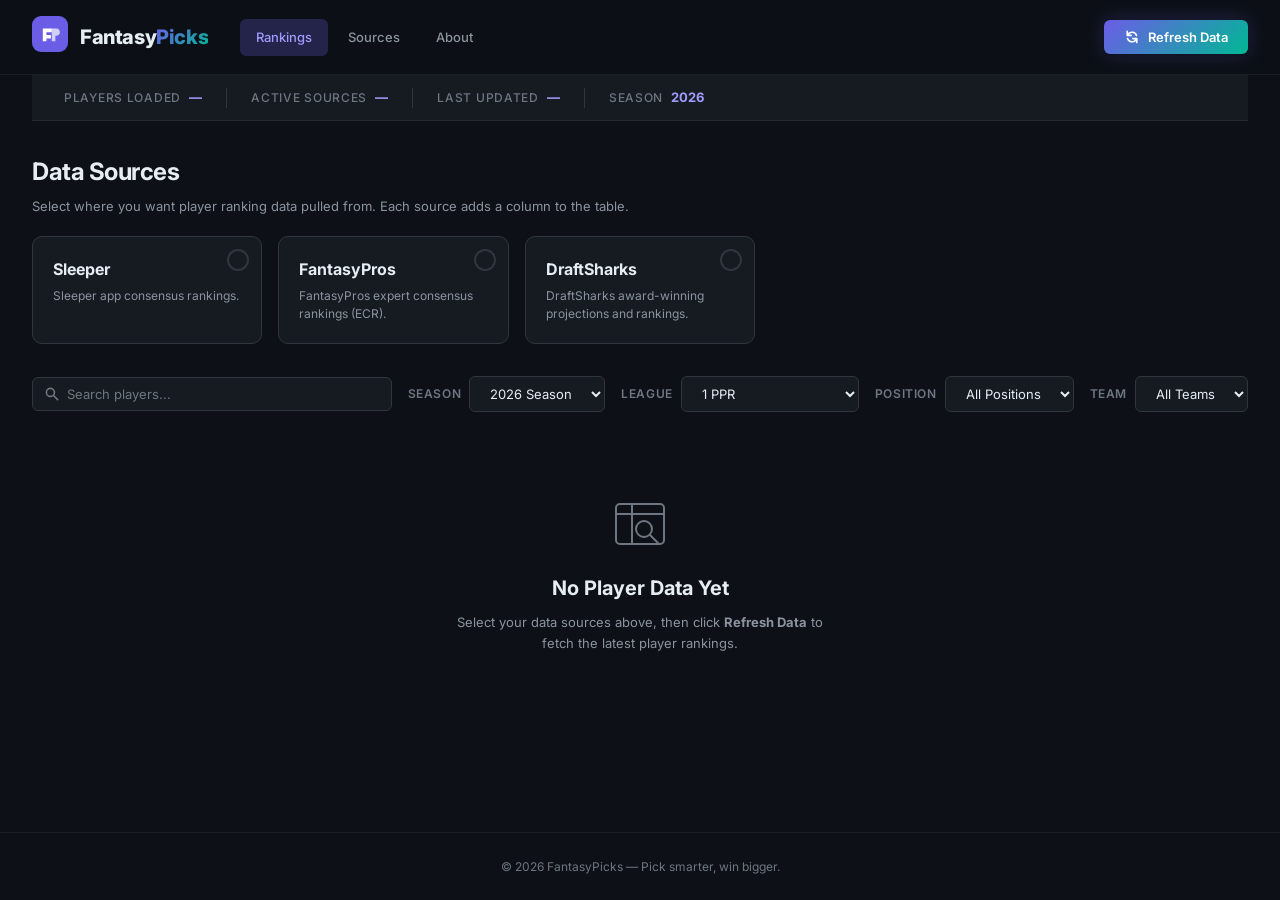
==== commit c2eac631: "update league types" ====
--- a/fantasy-picks/src/main/resources/static/index.html
+++ b/fantasy-picks/src/main/resources/static/index.html
@@ -120,10 +120,9 @@
                 <div class="filter-group">
                     <label for="filter-league-type" class="filter-label">League</label>
                     <select id="filter-league-type" class="filter-select">
-                        <option value="standard">Standard</option>
-                        <option value="ppr">PPR</option>
-                        <option value="half_ppr">Half-PPR</option>
-                        <option value="superflex">Superflex</option>
+                        <option value="ppr">1 PPR</option>
+                        <option value="half_ppr">0.5 PPR</option>
+                        <option value="standard">Non-PPR / Standard</option>
                     </select>
                 </div>
                 <div class="filter-group">
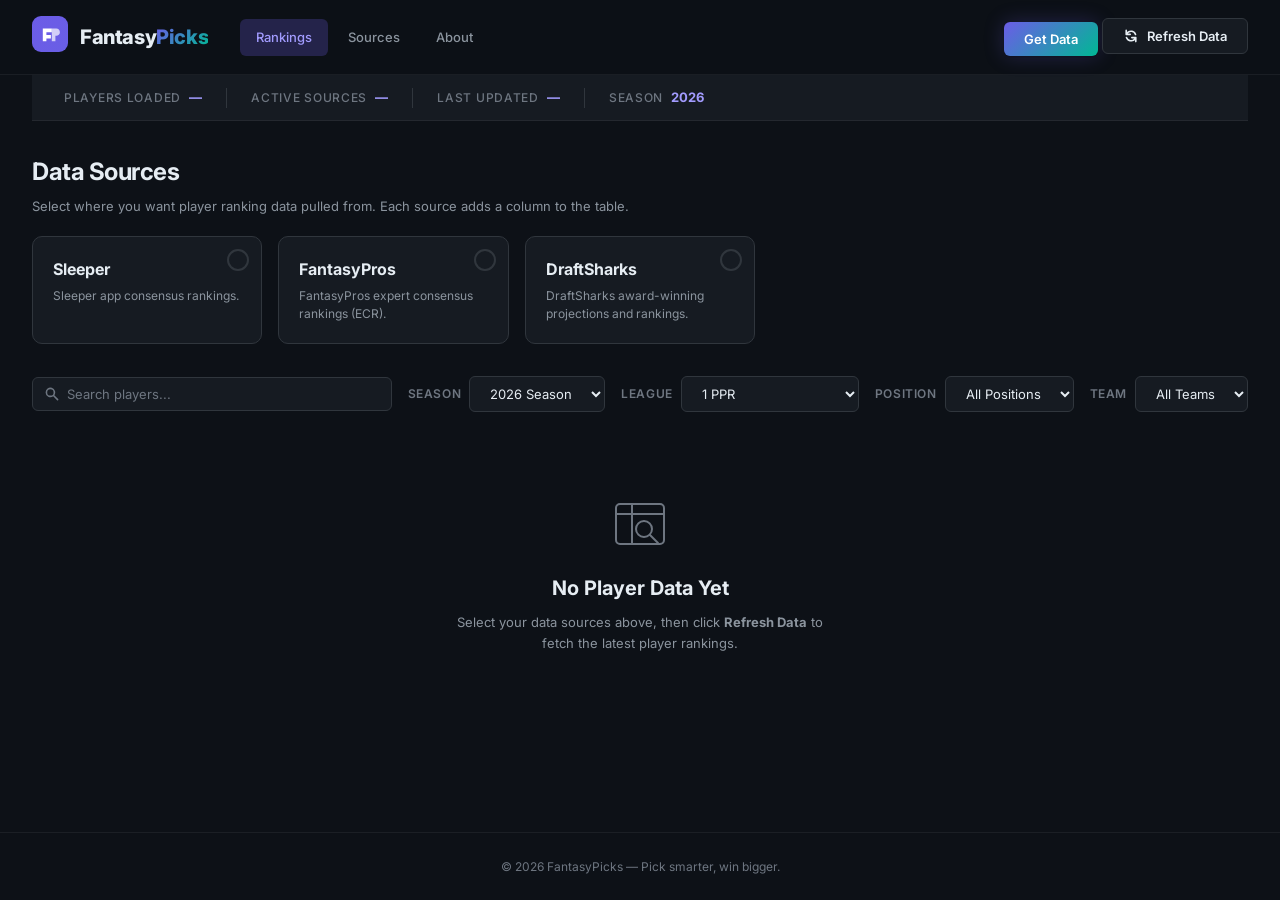
==== commit 97739768: "first implementation of database entities, repositories, and related code for storing and retrieving" ====
--- a/fantasy-picks/src/main/resources/static/index.html
+++ b/fantasy-picks/src/main/resources/static/index.html
@@ -43,7 +43,10 @@
                 <a href="#" class="nav-link" data-section="about">About</a>
             </nav>
             <div class="header-actions">
-                <button id="btn-refresh-data" class="btn btn-primary" title="Refresh player data from selected sources">
+                <button id="btn-get-data" class="btn btn-primary" title="Get player data from selected sources">
+                    Get Data
+                </button>
+                <button id="btn-refresh-data" class="btn btn-secondary" title="Refresh player data from selected sources">
                     <svg class="btn-icon" viewBox="0 0 20 20" fill="currentColor">
                         <path
                             d="M4 2a1 1 0 011 1v2.101a7.002 7.002 0 0111.601 2.566 1 1 0 11-1.885.666A5.002 5.002 0 005.999 7H9a1 1 0 010 2H4a1 1 0 01-1-1V3a1 1 0 011-1zm.008 9.057a1 1 0 011.276.61A5.002 5.002 0 0014.001 13H11a1 1 0 110-2h5a1 1 0 011 1v5a1 1 0 11-2 0v-2.101a7.002 7.002 0 01-11.601-2.566 1 1 0 01.61-1.276z" />
